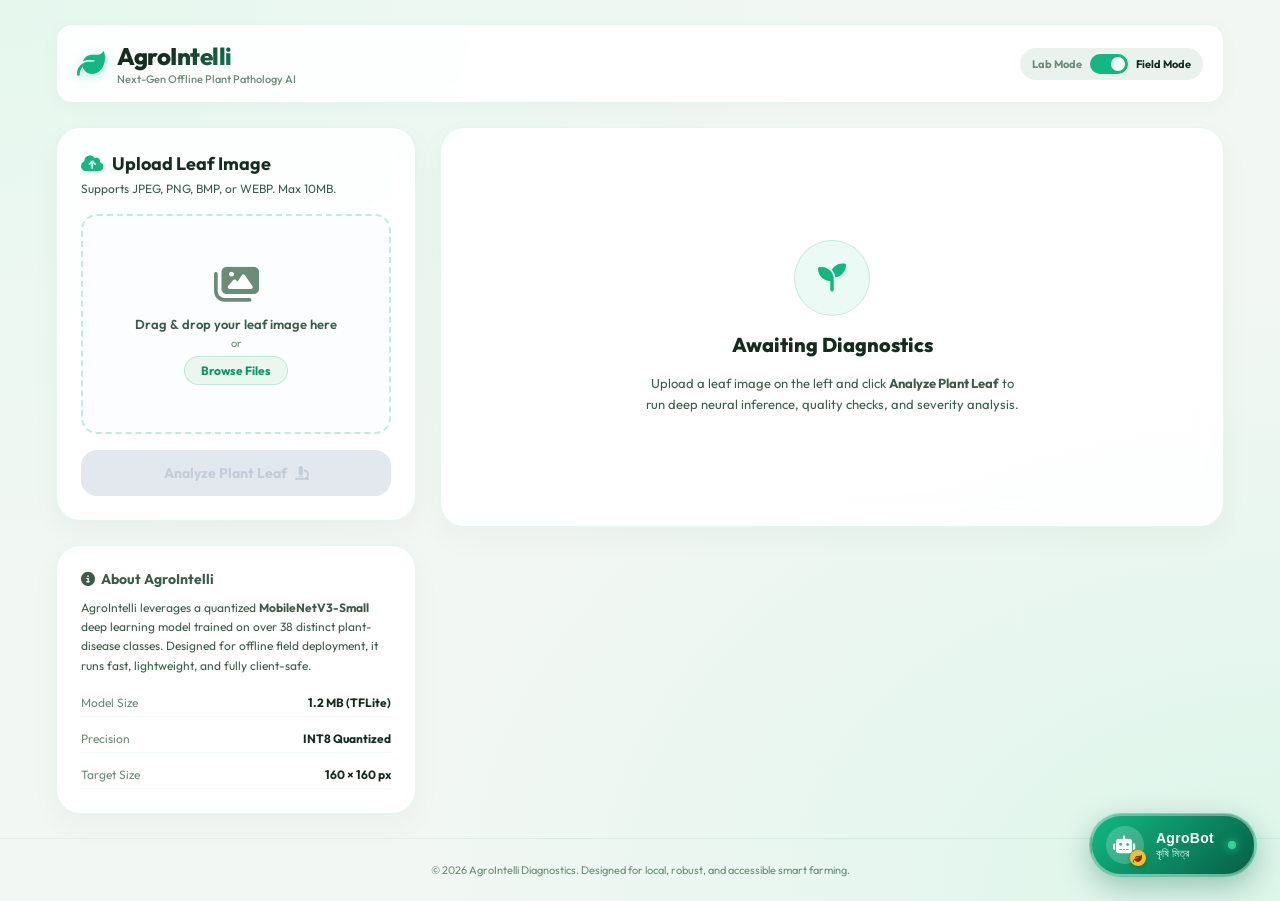
==== static/index.html @ 3712b25f "organised the file structure" ====
<!DOCTYPE html>
<html lang="en">
<head>
    <meta charset="UTF-8">
    <meta name="viewport" content="width=device-width, initial-scale=1.0">
    <title>AgroIntelli — AI Plant Disease Diagnostics</title>
    <link rel="preconnect" href="https://fonts.googleapis.com">
    <link rel="preconnect" href="https://fonts.gstatic.com" crossorigin>
    <link href="https://fonts.googleapis.com/css2?family=Outfit:wght@300;400;500;600;700;800&display=swap" rel="stylesheet">
    <link rel="stylesheet" href="style.css">
    <!-- FontAwesome for Premium Icons -->
    <link rel="stylesheet" href="https://cdnjs.cloudflare.com/ajax/libs/font-awesome/6.4.0/css/all.min.css">
</head>
<body>
    <!-- Background glow elements for premium look -->
    <div class="glow-bg glow-1"></div>
    <div class="glow-bg glow-2"></div>

    <div class="app-container">
        <!-- Header -->
        <header class="app-header">
            <div class="logo-area">
                <i class="fa-solid fa-leaf leaf-logo"></i>
                <div>
                    <h1>AgroIntelli</h1>
                    <p class="subtitle">Next-Gen Offline Plant Pathology AI</p>
                </div>
            </div>
            <div class="mode-control">
                <span class="mode-label">Lab Mode</span>
                <label class="switch">
                    <input type="checkbox" id="field-mode-toggle" checked>
                    <span class="slider round"></span>
                </label>
                <span class="mode-label active">Field Mode</span>
            </div>
        </header>

        <main class="main-content">
            <!-- Left Panel: Upload and Controls -->
            <section class="control-panel">
                <div class="glass-card upload-card">
                    <h2 class="section-title"><i class="fa-solid fa-cloud-arrow-up"></i> Upload Leaf Image</h2>
                    <p class="section-desc">Supports JPEG, PNG, BMP, or WEBP. Max 10MB.</p>
                    
                    <div class="drag-drop-zone" id="drop-zone">
                        <input type="file" id="file-input" accept="image/*" class="file-input-hidden">
                        <div class="drop-zone-content" id="drop-content">
                            <i class="fa-solid fa-images upload-icon"></i>
                            <p class="upload-text">Drag & drop your leaf image here</p>
                            <span class="or-text">or</span>
                            <button type="button" class="btn-browse" id="btn-browse">Browse Files</button>
                        </div>
                        <div class="preview-container hidden" id="preview-container">
                            <img id="image-preview" src="#" alt="Leaf Preview">
                            <button type="button" class="btn-remove-image" id="btn-remove-image" title="Remove Image">
                                <i class="fa-solid fa-xmark"></i>
                            </button>
                        </div>
                    </div>

                    <button type="button" class="btn-analyze disabled" id="btn-analyze" disabled>
                        <span class="btn-text">Analyze Plant Leaf</span>
                        <i class="fa-solid fa-microscope icon-analyze"></i>
                        <span class="spinner hidden" id="btn-spinner"></span>
                    </button>
                </div>

                <div class="glass-card info-card">
                    <h3><i class="fa-solid fa-circle-info"></i> About AgroIntelli</h3>
                    <p>AgroIntelli leverages a quantized <strong>MobileNetV3-Small</strong> deep learning model trained on over 38 distinct plant-disease classes. Designed for offline field deployment, it runs fast, lightweight, and fully client-safe.</p>
                    <div class="spec-list">
                        <div class="spec-item"><span class="spec-name">Model Size</span><span class="spec-val">1.2 MB (TFLite)</span></div>
                        <div class="spec-item"><span class="spec-name">Precision</span><span class="spec-val">INT8 Quantized</span></div>
                        <div class="spec-item"><span class="spec-name">Target Size</span><span class="spec-val">160 × 160 px</span></div>
                    </div>
                </div>
            </section>

            <!-- Right Panel: Results Dashboard -->
            <section class="results-panel">
                <!-- Welcome/Empty State -->
                <div class="glass-card empty-state" id="empty-state">
                    <div class="empty-content">
                        <div class="pulse-ring">
                            <i class="fa-solid fa-seedling seedling-icon"></i>
                        </div>
                        <h2>Awaiting Diagnostics</h2>
                        <p>Upload a leaf image on the left and click <strong>Analyze Plant Leaf</strong> to run deep neural inference, quality checks, and severity analysis.</p>
                    </div>
                </div>

                <!-- Skeleton Loader -->
                <div class="glass-card skeleton-state hidden" id="skeleton-state">
                    <div class="skeleton-header">
                        <div class="skeleton-line title"></div>
                        <div class="skeleton-line subtitle"></div>
                    </div>
                    <div class="skeleton-grid">
                        <div class="skeleton-block"></div>
                        <div class="skeleton-block"></div>
                        <div class="skeleton-block long"></div>
                    </div>
                </div>

                <!-- Real Results Dashboard -->
                <div class="dashboard-grid hidden" id="dashboard-results">
                    <!-- Primary Diagnosis Card -->
                    <div class="glass-card diagnosis-card span-2">
                        <div class="diag-header">
                            <div>
                                <span class="badge" id="confidence-badge">High Confidence</span>
                                <h2 id="predicted-disease">Tomato Early Blight</h2>
                                <p class="scientific-name" id="scientific-name">Solanum lycopersicum — Alternaria solani</p>
                            </div>
                            <div class="score-circle">
                                <span class="score-number" id="confidence-percentage">98.4%</span>
                                <span class="score-label">Match</span>
                            </div>
                        </div>
                        <hr class="card-divider">
                        <!-- Top Alternates (Top 3) -->
                        <div class="alternates-section">
                            <h3>Alternative Diagnoses</h3>
                            <div class="alternates-list" id="alternates-list">
                                <!-- JS populated -->
                            </div>
                        </div>
                    </div>

                    <!-- Severity Proxy Card -->
                    <div class="glass-card severity-card">
                        <h3><i class="fa-solid fa-triangle-exclamation"></i> Severity Analysis</h3>
                        <div class="severity-visual">
                            <div class="progress-radial-container">
                                <svg class="radial-svg" viewBox="0 0 100 100">
                                    <circle class="radial-track" cx="50" cy="50" r="42"></circle>
                                    <circle class="radial-progress" id="severity-radial" cx="50" cy="50" r="42" stroke-dasharray="263.89" stroke-dashoffset="263.89"></circle>
                                </svg>
                                <div class="radial-content">
                                    <span class="radial-value" id="lesion-percentage">12.5%</span>
                                    <span class="radial-label">Lesion Ratio</span>
                                </div>
                            </div>
                        </div>
                        <div class="severity-details">
                            <p class="severity-desc">Estimated visual crop damage: <strong id="severity-level">Early/Moderate</strong></p>
                        </div>
                    </div>

                    <!-- Image Quality Check Card -->
                    <div class="glass-card quality-card">
                        <h3><i class="fa-solid fa-circle-check"></i> Capture Quality</h3>
                        <div class="quality-status" id="quality-status-badge">
                            <i class="fa-solid fa-circle-check text-success"></i> Good Capture
                        </div>
                        <div class="metrics-list">
                            <div class="metric-row">
                                <span class="metric-name"><i class="fa-solid fa-sun"></i> Brightness</span>
                                <div class="metric-bar-container">
                                    <div class="metric-bar" id="bar-brightness" style="width: 60%"></div>
                                </div>
                                <span class="metric-val" id="val-brightness">120</span>
                            </div>
                            <div class="metric-row">
                                <span class="metric-name"><i class="fa-solid fa-circle-half-stroke"></i> Contrast</span>
                                <div class="metric-bar-container">
                                    <div class="metric-bar" id="bar-contrast" style="width: 45%"></div>
                                </div>
                                <span class="metric-val" id="val-contrast">45</span>
                            </div>
                            <div class="metric-row">
                                <span class="metric-name"><i class="fa-solid fa-wand-magic-sparkles"></i> Sharpness</span>
                                <div class="metric-bar-container">
                                    <div class="metric-bar" id="bar-sharpness" style="width: 80%"></div>
                                </div>
                                <span class="metric-val" id="val-sharpness">24.5</span>
                            </div>
                        </div>
                        <div class="quality-warnings hidden" id="quality-warnings-box">
                            <!-- Warnings listed here -->
                        </div>
                    </div>

                    <!-- Care Advice Card -->
                    <div class="glass-card advice-card span-2">
                        <h3><i class="fa-solid fa-prescription-bottle-medical"></i> Treatment & Agronomy Care Advice</h3>
                        <div class="advice-content">
                            <p id="advice-text">Apply copper-based fungicides early in the morning or late evening. Ensure adequate plant spacing to allow ventilation and reduce humidity around the tomato leaves.</p>
                        </div>
                    </div>

                    <!-- AgroBot Interactive Banner -->
                    <div class="glass-card bot-diagnosis-banner span-2" id="bot-diagnosis-banner">
                        <div class="banner-icon-circle">
                            <i class="fa-solid fa-seedling"></i>
                        </div>
                        <div class="banner-body">
                            <h4>Need Step-by-Step Treatment? / আরও বিস্তারিত চান?</h4>
                            <p class="banner-sub">Ask <strong>AgroBot (কৃষি মিত্র)</strong> for exact fertilizer/medicine dosages, organic bio-sprays, and prevention in English or বাংলা.</p>
                        </div>
                        <button type="button" class="btn-ask-bot" id="btn-ask-bot-diagnosis">
                            <i class="fa-solid fa-comments"></i>
                            <span>Ask AgroBot</span>
                        </button>
                    </div>
                </div>
            </section>
        </main>
    </div>

    <!-- Floating AgroBot Trigger Button -->
    <div class="agrobot-fab-container" id="agrobot-fab-container">
        <button class="agrobot-fab" id="agrobot-fab" title="Open AgroBot / কৃষি মিত্র খুলুন" aria-label="Open AgroBot">
            <div class="fab-pulse"></div>
            <div class="fab-icon-box">
                <i class="fa-solid fa-robot"></i>
                <span class="fab-leaf-badge"><i class="fa-solid fa-leaf"></i></span>
            </div>
            <div class="fab-label">
                <span class="fab-title">AgroBot</span>
                <span class="fab-sub">কৃষি মিত্র</span>
            </div>
            <span class="fab-status-dot" title="Online & Offline Ready"></span>
        </button>
    </div>

    <!-- AgroBot Bilingual Chat Modal / Drawer -->
    <div class="agrobot-panel hidden" id="agrobot-panel" role="dialog" aria-labelledby="agrobot-title">
        <!-- Header -->
        <div class="chat-header">
            <div class="chat-avatar-group">
                <div class="chat-avatar">
                    <i class="fa-solid fa-seedling"></i>
                    <span class="avatar-status-dot"></span>
                </div>
                <div>
                    <h3 id="agrobot-title" class="chat-title">AgroBot <span class="bangla-title">• কৃষি মিত্র</span></h3>
                    <p class="chat-subtitle" id="chat-subtitle">Bilingual Farm Assistant • অফলাইন প্রস্তুত</p>
                </div>
            </div>

            <div class="chat-header-actions">
                <!-- Language Switcher Pill -->
                <div class="lang-switcher" id="chat-lang-switcher" title="Select Chat Language">
                    <button type="button" class="lang-btn active" data-lang="auto" id="lang-auto">Auto</button>
                    <button type="button" class="lang-btn" data-lang="en" id="lang-en">EN</button>
                    <button type="button" class="lang-btn" data-lang="bn" id="lang-bn">বাংলা</button>
                </div>
                <!-- Clear History -->
                <button type="button" class="chat-icon-btn" id="btn-clear-chat" title="Clear Chat History">
                    <i class="fa-solid fa-rotate-right"></i>
                </button>
                <!-- Close / Minimize -->
                <button type="button" class="chat-icon-btn btn-close-chat" id="btn-close-chat" title="Close Chat">
                    <i class="fa-solid fa-xmark"></i>
                </button>
            </div>
        </div>

        <!-- Active Leaf Diagnosis Context Bar -->
        <div class="chat-context-bar hidden" id="chat-context-bar">
            <i class="fa-solid fa-microscope"></i>
            <span id="chat-context-text">Active Diagnosis: Tomato Early Blight</span>
            <button type="button" id="btn-clear-context" title="Clear Context"><i class="fa-solid fa-xmark"></i></button>
        </div>

        <!-- Quick Topic Chips -->
        <div class="chat-quick-topics" id="chat-quick-topics">
            <div class="quick-topics-track" id="quick-topics-track">
                <!-- Dynamically populated chips -->
            </div>
        </div>

        <!-- Chat Messages Stream -->
        <div class="chat-messages" id="chat-messages">
            <!-- Messages dynamically appended here -->
        </div>

        <!-- Thinking / Typing Indicator -->
        <div class="chat-typing-indicator hidden" id="chat-typing-indicator">
            <div class="thinking-brain">
                <i class="fa-solid fa-brain"></i>
            </div>
            <div class="thinking-dots">
                <span class="typing-dot"></span>
                <span class="typing-dot"></span>
                <span class="typing-dot"></span>
            </div>
            <span class="typing-text" id="typing-text">AgroBot is thinking...</span>
        </div>

        <!-- Input Footer -->
        <form class="chat-input-bar" id="chat-form">
            <!-- Voice Input (Mic) Button -->
            <button type="button" class="btn-chat-mic" id="btn-chat-mic" title="Speak your question (Bangla or English)">
                <i class="fa-solid fa-microphone"></i>
                <span class="mic-wave hidden" id="mic-wave"></span>
            </button>

            <textarea 
                id="chat-input" 
                class="chat-textarea" 
                placeholder="Ask your farming problem in English or বাংলা..." 
                rows="1" 
                maxlength="500"
                required
            ></textarea>

            <button type="submit" class="btn-chat-send" id="btn-chat-send" title="Send Message">
                <i class="fa-solid fa-paper-plane"></i>
            </button>
        </form>
    </div>

    <!-- Footer -->
    <footer class="app-footer">
        <p>&copy; 2026 AgroIntelli Diagnostics. Designed for local, robust, and accessible smart farming.</p>
    </footer>

    <script src="app.js"></script>
</body>
</html>
---- static/style.css ----
:root {
    --bg-natural: #f3f7f4;
    --card-bg: rgba(255, 255, 255, 0.9);
    --card-border: rgba(16, 185, 129, 0.12);
    --card-border-hover: rgba(16, 185, 129, 0.4);
    --text-primary: #152d1f;
    --text-secondary: #3b5c49;
    --text-muted: #6b8c77;
    
    --primary: #10b981;
    --primary-light: #d1fae5;
    --primary-glow: rgba(16, 185, 129, 0.2);
    --primary-hover: #059669;
    
    --success: #10b981;
    --success-bg: #e6fbf2;
    --warning: #f59e0b;
    --warning-bg: #fffbeb;
    --danger: #ef4444;
    --danger-bg: #fef2f2;
    
    --font-sans: 'Outfit', -apple-system, BlinkMacSystemFont, "Segoe UI", Roboto, sans-serif;
    --radius-lg: 24px;
    --radius-md: 16px;
    --radius-sm: 10px;
    --transition: all 0.3s cubic-bezier(0.25, 0.8, 0.25, 1);
}

/* Base resets */
* {
    box-sizing: border-box;
    margin: 0;
    padding: 0;
}

/* Ensure hidden class actually works */
.hidden {
    display: none !important;
}

body {
    background-color: var(--bg-natural);
    background-image: 
        radial-gradient(at 0% 0%, rgba(209, 250, 229, 0.4) 0px, transparent 50%),
        radial-gradient(at 100% 100%, rgba(167, 243, 208, 0.3) 0px, transparent 50%);
    color: var(--text-primary);
    font-family: var(--font-sans);
    min-height: 100vh;
    display: flex;
    flex-direction: column;
    overflow-x: hidden;
    position: relative;
}

/* Custom Scrollbar */
::-webkit-scrollbar {
    width: 6px;
}
::-webkit-scrollbar-track {
    background: var(--bg-natural);
}
::-webkit-scrollbar-thumb {
    background: var(--text-muted);
    border-radius: 3px;
}
::-webkit-scrollbar-thumb:hover {
    background: var(--primary);
}

/* App container */
.app-container {
    max-width: 1200px;
    width: 100%;
    margin: 0 auto;
    padding: 24px 16px;
    flex: 1;
    display: flex;
    flex-direction: column;
    gap: 24px;
    z-index: 1;
}

/* Header */
.app-header {
    display: flex;
    justify-content: space-between;
    align-items: center;
    padding: 16px 20px;
    background: var(--card-bg);
    border: 1px solid var(--card-border);
    border-radius: var(--radius-md);
    box-shadow: 0 4px 20px rgba(0, 0, 0, 0.03);
    backdrop-filter: blur(10px);
}

.logo-area {
    display: flex;
    align-items: center;
    gap: 12px;
}

.leaf-logo {
    font-size: 28px;
    color: var(--primary);
    filter: drop-shadow(0 2px 6px rgba(16, 185, 129, 0.3));
}

.logo-area h1 {
    font-size: 24px;
    font-weight: 800;
    letter-spacing: -0.5px;
    background: linear-gradient(135deg, var(--text-primary) 30%, var(--primary) 100%);
    -webkit-background-clip: text;
    -webkit-text-fill-color: transparent;
}

.logo-area .subtitle {
    font-size: 11px;
    color: var(--text-muted);
    font-weight: 500;
    margin-top: 1px;
}

/* Toggle Control */
.mode-control {
    display: flex;
    align-items: center;
    gap: 8px;
    background: #eaf2ed;
    padding: 6px 12px;
    border-radius: 30px;
}

.mode-label {
    font-size: 11px;
    font-weight: 700;
    color: var(--text-muted);
    transition: var(--transition);
}

.mode-label.active {
    color: var(--text-primary);
}

.switch {
    position: relative;
    display: inline-block;
    width: 38px;
    height: 20px;
}

.switch input {
    opacity: 0;
    width: 0;
    height: 0;
}

.slider {
    position: absolute;
    cursor: pointer;
    top: 0;
    left: 0;
    right: 0;
    bottom: 0;
    background-color: #cbd5e1;
    transition: .3s;
}

.slider:before {
    position: absolute;
    content: "";
    height: 14px;
    width: 14px;
    left: 3px;
    bottom: 3px;
    background-color: white;
    transition: .3s;
}

input:checked + .slider {
    background-color: var(--primary);
}

input:checked + .slider:before {
    transform: translateX(18px);
}

.slider.round {
    border-radius: 20px;
}

.slider.round:before {
    border-radius: 50%;
}

/* Layout */
.main-content {
    display: grid;
    grid-template-columns: 360px 1fr;
    gap: 24px;
    align-items: start;
}

.control-panel, .results-panel {
    display: flex;
    flex-direction: column;
    gap: 24px;
}

/* Glass Card */
.glass-card {
    background: var(--card-bg);
    border: 1px solid var(--card-border);
    backdrop-filter: blur(12px);
    -webkit-backdrop-filter: blur(12px);
    border-radius: var(--radius-lg);
    padding: 24px;
    box-shadow: 0 10px 30px rgba(21, 45, 31, 0.04);
    transition: var(--transition);
}

.glass-card:hover {
    border-color: var(--card-border-hover);
    box-shadow: 0 12px 35px rgba(16, 185, 129, 0.08);
}

.section-title {
    font-size: 18px;
    font-weight: 700;
    margin-bottom: 6px;
    display: flex;
    align-items: center;
    gap: 8px;
    color: var(--text-primary);
}

.section-title i {
    color: var(--primary);
}

.section-desc {
    font-size: 12px;
    color: var(--text-secondary);
    margin-bottom: 18px;
}

/* Drag-Drop Zone */
.drag-drop-zone {
    border: 2px dashed rgba(16, 185, 129, 0.25);
    border-radius: var(--radius-md);
    height: 220px;
    display: flex;
    flex-direction: column;
    justify-content: center;
    align-items: center;
    cursor: pointer;
    position: relative;
    background: #fcfdfe;
    transition: var(--transition);
    overflow: hidden;
}

.drag-drop-zone:hover, .drag-drop-zone.dragover {
    border-color: var(--primary);
    background: #f0fdf4;
}

.file-input-hidden {
    position: absolute;
    width: 100%;
    height: 100%;
    top: 0;
    left: 0;
    opacity: 0;
    cursor: pointer;
    z-index: 2;
}

.drop-zone-content {
    display: flex;
    flex-direction: column;
    align-items: center;
    text-align: center;
    pointer-events: none;
    padding: 20px;
}

.upload-icon {
    font-size: 40px;
    color: var(--text-muted);
    margin-bottom: 12px;
    transition: var(--transition);
}

.drag-drop-zone:hover .upload-icon {
    color: var(--primary);
    transform: scale(1.08);
}

.upload-text {
    font-size: 13px;
    font-weight: 600;
    color: var(--text-secondary);
    margin-bottom: 4px;
}

.or-text {
    font-size: 11px;
    color: var(--text-muted);
    margin-bottom: 6px;
}

.btn-browse {
    background: #eaf6ee;
    border: 1px solid rgba(16, 185, 129, 0.2);
    color: var(--primary-hover);
    font-family: var(--font-sans);
    font-size: 12px;
    font-weight: 700;
    padding: 6px 16px;
    border-radius: 20px;
    cursor: pointer;
    transition: var(--transition);
}

.drag-drop-zone:hover .btn-browse {
    background: var(--primary);
    color: white;
    border-color: var(--primary);
}

/* Preview Image */
.preview-container {
    position: absolute;
    width: 100%;
    height: 100%;
    top: 0;
    left: 0;
    display: flex;
    justify-content: center;
    align-items: center;
    background: #f8faf9;
    z-index: 3;
}

.preview-container img {
    max-width: 100%;
    max-height: 100%;
    object-fit: contain;
}

.btn-remove-image {
    position: absolute;
    top: 10px;
    right: 10px;
    width: 28px;
    height: 28px;
    border-radius: 50%;
    background: rgba(21, 45, 31, 0.85);
    border: 1px solid rgba(255, 255, 255, 0.2);
    color: #fff;
    display: flex;
    justify-content: center;
    align-items: center;
    cursor: pointer;
    z-index: 5;
    transition: var(--transition);
}

.btn-remove-image:hover {
    background: var(--danger);
    transform: scale(1.1);
}

/* Primary Button */
.btn-analyze {
    width: 100%;
    margin-top: 16px;
    background: linear-gradient(135deg, var(--primary) 0%, #059669 100%);
    color: #fff;
    border: none;
    font-family: var(--font-sans);
    font-size: 14px;
    font-weight: 700;
    padding: 14px;
    border-radius: var(--radius-md);
    cursor: pointer;
    display: flex;
    justify-content: center;
    align-items: center;
    gap: 8px;
    box-shadow: 0 4px 15px rgba(16, 185, 129, 0.25);
    transition: var(--transition);
}

.btn-analyze:not(.disabled):hover {
    box-shadow: 0 6px 20px rgba(16, 185, 129, 0.35);
    transform: translateY(-2px);
}

.btn-analyze.disabled {
    opacity: 0.55;
    cursor: not-allowed;
    box-shadow: none;
    background: #cbd5e1;
    color: #94a3b8;
}

.spinner {
    width: 16px;
    height: 16px;
    border: 2px solid rgba(255, 255, 255, 0.3);
    border-top-color: #fff;
    border-radius: 50%;
    animation: spin 0.8s linear infinite;
}

@keyframes spin {
    to { transform: rotate(360deg); }
}

/* Info Card */
.info-card h3 {
    font-size: 14px;
    font-weight: 700;
    margin-bottom: 10px;
    display: flex;
    align-items: center;
    gap: 6px;
    color: var(--text-secondary);
}

.info-card p {
    font-size: 12px;
    color: var(--text-secondary);
    line-height: 1.6;
    margin-bottom: 14px;
}

.spec-list {
    display: flex;
    flex-direction: column;
    gap: 8px;
}

.spec-item {
    display: flex;
    justify-content: space-between;
    font-size: 12px;
    padding: 6px 0;
    border-bottom: 1px solid rgba(16, 185, 129, 0.05);
}

.spec-name {
    color: var(--text-muted);
}

.spec-val {
    font-weight: 700;
    color: var(--text-primary);
}

/* Empty State */
.empty-state, .skeleton-state {
    min-height: 400px;
    display: flex;
    justify-content: center;
    align-items: center;
    text-align: center;
}

.empty-content {
    max-width: 380px;
    display: flex;
    flex-direction: column;
    align-items: center;
    gap: 16px;
}

.pulse-ring {
    width: 76px;
    height: 76px;
    border-radius: 50%;
    background: rgba(16, 185, 129, 0.08);
    border: 1px solid rgba(16, 185, 129, 0.2);
    display: flex;
    justify-content: center;
    align-items: center;
    animation: pulse 2s infinite;
}

.seedling-icon {
    font-size: 28px;
    color: var(--primary);
}

@keyframes pulse {
    0% { box-shadow: 0 0 0 0 rgba(16, 185, 129, 0.25); }
    70% { box-shadow: 0 0 0 16px rgba(16, 185, 129, 0); }
    100% { box-shadow: 0 0 0 0 rgba(16, 185, 129, 0); }
}

.empty-content h2 {
    font-size: 20px;
    font-weight: 800;
    color: var(--text-primary);
}

.empty-content p {
    font-size: 13px;
    color: var(--text-secondary);
    line-height: 1.6;
}

/* Skeleton Loading Animation */
.skeleton-state {
    flex-direction: column;
    align-items: flex-start;
    justify-content: flex-start;
    gap: 16px;
}

.skeleton-line {
    background: linear-gradient(90deg, rgba(16,185,129,0.03) 25%, rgba(16,185,129,0.08) 37%, rgba(16,185,129,0.03) 63%);
    background-size: 400% 100%;
    animation: skeleton-loading 1.4s ease infinite;
    border-radius: 4px;
}

.skeleton-line.title {
    width: 50%;
    height: 24px;
    margin-bottom: 6px;
}

.skeleton-line.subtitle {
    width: 30%;
    height: 14px;
}

.skeleton-grid {
    display: grid;
    grid-template-columns: 1fr 1fr;
    gap: 16px;
    width: 100%;
    flex: 1;
}

.skeleton-block {
    background: linear-gradient(90deg, rgba(16,185,129,0.03) 25%, rgba(16,185,129,0.08) 37%, rgba(16,185,129,0.03) 63%);
    background-size: 400% 100%;
    animation: skeleton-loading 1.4s ease infinite;
    border-radius: var(--radius-md);
    height: 120px;
}

.skeleton-block.long {
    grid-column: span 2;
    height: 100px;
}

@keyframes skeleton-loading {
    0% { background-position: 100% 50%; }
    100% { background-position: 0% 50%; }
}

/* Dashboard Grid */
.dashboard-grid {
    display: grid;
    grid-template-columns: 1fr 1fr;
    gap: 20px;
}

.span-2 {
    grid-column: span 2;
}

/* Diagnosis Card */
.diag-header {
    display: flex;
    justify-content: space-between;
    align-items: flex-start;
}

.badge {
    display: inline-block;
    padding: 4px 10px;
    font-size: 10px;
    font-weight: 700;
    border-radius: 20px;
    background: var(--success-bg);
    color: var(--success);
    border: 1px solid rgba(16, 185, 129, 0.2);
    margin-bottom: 8px;
    text-transform: uppercase;
    letter-spacing: 0.5px;
}

.badge.low {
    background: var(--danger-bg);
    color: var(--danger);
    border-color: rgba(239, 68, 68, 0.2);
}

.badge.medium {
    background: var(--warning-bg);
    color: var(--warning);
    border-color: rgba(245, 158, 11, 0.2);
}

.diagnosis-card h2 {
    font-size: 22px;
    font-weight: 800;
    color: var(--text-primary);
}

.scientific-name {
    font-size: 13px;
    color: var(--text-secondary);
    font-style: italic;
    margin-top: 2px;
}

.score-circle {
    display: flex;
    flex-direction: column;
    align-items: center;
    background: var(--success-bg);
    border: 1px solid rgba(16, 185, 129, 0.18);
    border-radius: 50%;
    width: 72px;
    height: 72px;
    justify-content: center;
}

.score-number {
    font-size: 16px;
    font-weight: 800;
    color: var(--success);
}

.score-label {
    font-size: 9px;
    color: var(--text-muted);
    font-weight: 700;
    text-transform: uppercase;
}

.card-divider {
    border: none;
    border-top: 1px solid var(--card-border);
    margin: 16px 0;
}

/* Top Alternates */
.alternates-section h3 {
    font-size: 13px;
    color: var(--text-secondary);
    margin-bottom: 10px;
}

.alternates-list {
    display: flex;
    flex-direction: column;
    gap: 12px;
}

.alt-row {
    display: flex;
    flex-direction: column;
    gap: 6px;
}

.alt-info {
    display: flex;
    justify-content: space-between;
    font-size: 13px;
}

.alt-name {
    font-weight: 600;
}

.alt-pct {
    font-weight: 700;
    color: var(--primary-hover);
}

.progress-track {
    width: 100%;
    height: 6px;
    background: #e2e8f0;
    border-radius: 3px;
    overflow: hidden;
}

.progress-fill {
    height: 100%;
    background: linear-gradient(90deg, var(--primary) 0%, #34d399 100%);
    border-radius: 3px;
    width: 0;
    transition: width 0.8s ease-out;
}

/* Severity Card Radial */
.severity-card, .quality-card {
    display: flex;
    flex-direction: column;
}

.severity-card h3, .quality-card h3, .advice-card h3 {
    font-size: 14px;
    font-weight: 700;
    margin-bottom: 14px;
    color: var(--text-secondary);
    display: flex;
    align-items: center;
    gap: 6px;
}

.severity-visual {
    flex: 1;
    display: flex;
    justify-content: center;
    align-items: center;
    margin-bottom: 12px;
}

.progress-radial-container {
    position: relative;
    width: 110px;
    height: 110px;
}

.radial-svg {
    transform: rotate(-90deg);
    width: 100%;
    height: 100%;
}

.radial-track {
    fill: none;
    stroke: #e2e8f0;
    stroke-width: 8;
}

.radial-progress {
    fill: none;
    stroke: var(--warning);
    stroke-width: 8;
    stroke-linecap: round;
    transition: stroke-dashoffset 0.8s ease-out;
}

.radial-content {
    position: absolute;
    top: 50%;
    left: 50%;
    transform: translate(-50%, -50%);
    display: flex;
    flex-direction: column;
    align-items: center;
    text-align: center;
}

.radial-value {
    font-size: 16px;
    font-weight: 800;
    color: var(--text-primary);
}

.radial-label {
    font-size: 9px;
    color: var(--text-muted);
    font-weight: 600;
    text-transform: uppercase;
}

.severity-details {
    text-align: center;
    font-size: 12px;
    color: var(--text-secondary);
}

/* Quality Card Details */
.quality-status {
    display: flex;
    align-items: center;
    gap: 8px;
    font-size: 13px;
    font-weight: 700;
    background: var(--success-bg);
    border: 1px solid rgba(16, 185, 129, 0.15);
    color: var(--success);
    padding: 8px 12px;
    border-radius: var(--radius-sm);
    margin-bottom: 12px;
}

.quality-status.warning {
    background: var(--warning-bg);
    border-color: rgba(245, 158, 11, 0.15);
    color: var(--warning);
}

.metrics-list {
    display: flex;
    flex-direction: column;
    gap: 10px;
}

.metric-row {
    display: grid;
    grid-template-columns: 80px 1fr 36px;
    align-items: center;
    gap: 8px;
}

.metric-name {
    font-size: 11px;
    color: var(--text-secondary);
    display: flex;
    align-items: center;
    gap: 6px;
}

.metric-bar-container {
    height: 5px;
    background: #e2e8f0;
    border-radius: 2px;
    overflow: hidden;
}

.metric-bar {
    height: 100%;
    background: var(--text-muted);
    border-radius: 2px;
    transition: width 0.8s ease-out;
}

.metric-val {
    font-size: 11px;
    font-weight: 700;
    color: var(--text-secondary);
    text-align: right;
}

.quality-warnings {
    margin-top: 12px;
    font-size: 11px;
    color: var(--danger);
    background: var(--danger-bg);
    border: 1px solid rgba(239, 68, 68, 0.1);
    border-radius: var(--radius-sm);
    padding: 8px 10px;
}

/* Care Advice */
.advice-card {
    background: linear-gradient(135deg, #e6fbf2 0%, var(--card-bg) 60%);
    border-color: rgba(16, 185, 129, 0.2);
}

.advice-content {
    font-size: 13px;
    line-height: 1.6;
    color: var(--text-primary);
}

/* Footer */
.app-footer {
    text-align: center;
    padding: 24px 0;
    border-top: 1px solid var(--card-border);
    margin-top: auto;
    font-size: 11px;
    color: var(--text-muted);
}

/* Responsive design & Mobile optimization */
@media (max-width: 900px) {
    .main-content {
        grid-template-columns: 1fr;
    }
}

@media (max-width: 600px) {
    .app-header {
        flex-direction: column;
        align-items: center;
        text-align: center;
        gap: 12px;
        padding: 12px;
    }
    .mode-control {
        width: 100%;
        justify-content: center;
    }
    .dashboard-grid {
        grid-template-columns: 1fr;
    }
    .span-2 {
        grid-column: span 1;
    }
    .app-container {
        padding: 12px 8px;
        gap: 16px;
    }
    .glass-card {
        padding: 16px;
        border-radius: var(--radius-md);
    }
    .logo-area h1 {
        font-size: 20px;
    }
    .logo-area .subtitle {
        font-size: 10px;
    }
    .drag-drop-zone {
        height: 180px;
    }
    .severity-visual {
        margin-bottom: 8px;
    }
    .metrics-list {
        gap: 8px;
    }
}

/* ==========================================================================
   AgroBot Bilingual Chat Assistant Styles
   ========================================================================== */

/* Results Banner Trigger */
.bot-diagnosis-banner {
    display: flex;
    align-items: center;
    gap: 16px;
    background: linear-gradient(135deg, rgba(209, 250, 229, 0.7) 0%, rgba(255, 255, 255, 0.95) 100%);
    border: 1.5px solid rgba(16, 185, 129, 0.35);
    border-radius: var(--radius-md);
    padding: 18px 22px;
    box-shadow: 0 8px 24px rgba(16, 185, 129, 0.08);
    transition: var(--transition);
}

.bot-diagnosis-banner:hover {
    border-color: var(--primary);
    box-shadow: 0 12px 32px rgba(16, 185, 129, 0.15);
    transform: translateY(-2px);
}

.banner-icon-circle {
    width: 48px;
    height: 48px;
    border-radius: 50%;
    background: linear-gradient(135deg, #10b981, #059669);
    color: #ffffff;
    display: flex;
    align-items: center;
    justify-content: center;
    font-size: 22px;
    flex-shrink: 0;
    box-shadow: 0 4px 14px rgba(16, 185, 129, 0.3);
}

.banner-body {
    flex: 1;
}

.banner-body h4 {
    font-size: 16px;
    font-weight: 700;
    color: var(--text-primary);
    margin-bottom: 4px;
}

.banner-sub {
    font-size: 13px;
    color: var(--text-secondary);
    line-height: 1.4;
}

.btn-ask-bot {
    display: inline-flex;
    align-items: center;
    gap: 10px;
    background: linear-gradient(135deg, #10b981 0%, #047857 100%);
    color: #ffffff;
    border: none;
    border-radius: 30px;
    padding: 12px 20px;
    font-size: 14px;
    font-weight: 600;
    cursor: pointer;
    box-shadow: 0 6px 18px rgba(16, 185, 129, 0.28);
    transition: var(--transition);
    white-space: nowrap;
}

.btn-ask-bot:hover {
    transform: translateY(-2px) scale(1.02);
    box-shadow: 0 8px 24px rgba(16, 185, 129, 0.4);
}

/* Floating Action Button (FAB) */
.agrobot-fab-container {
    position: fixed;
    bottom: 24px;
    right: 24px;
    z-index: 1000;
}

.agrobot-fab {
    display: flex;
    align-items: center;
    gap: 12px;
    background: linear-gradient(135deg, #10b981 0%, #065f46 100%);
    color: #ffffff;
    border: 2px solid rgba(255, 255, 255, 0.4);
    border-radius: 40px;
    padding: 10px 18px 10px 14px;
    cursor: pointer;
    box-shadow: 0 10px 30px rgba(6, 95, 70, 0.35);
    transition: var(--transition);
    position: relative;
    user-select: none;
}

.agrobot-fab:hover {
    transform: translateY(-4px) scale(1.03);
    box-shadow: 0 16px 36px rgba(6, 95, 70, 0.45);
    border-color: rgba(255, 255, 255, 0.8);
}

.fab-icon-box {
    position: relative;
    width: 38px;
    height: 38px;
    border-radius: 50%;
    background: rgba(255, 255, 255, 0.2);
    display: flex;
    align-items: center;
    justify-content: center;
    font-size: 18px;
}

.fab-leaf-badge {
    position: absolute;
    bottom: -2px;
    right: -2px;
    width: 16px;
    height: 16px;
    background: #fbbf24;
    color: #78350f;
    border-radius: 50%;
    display: flex;
    align-items: center;
    justify-content: center;
    font-size: 9px;
    box-shadow: 0 2px 4px rgba(0, 0, 0, 0.2);
}

.fab-label {
    display: flex;
    flex-direction: column;
    text-align: left;
    line-height: 1.2;
}

.fab-title {
    font-size: 14px;
    font-weight: 700;
    letter-spacing: 0.3px;
}

.fab-sub {
    font-size: 11px;
    opacity: 0.9;
    font-weight: 500;
}

.fab-status-dot {
    width: 8px;
    height: 8px;
    border-radius: 50%;
    background: #34d399;
    box-shadow: 0 0 8px #34d399;
    margin-left: 2px;
}

.fab-pulse {
    position: absolute;
    inset: -3px;
    border-radius: 40px;
    background: rgba(16, 185, 129, 0.4);
    animation: fab-ring 2.4s infinite;
    pointer-events: none;
    z-index: -1;
}

@keyframes fab-ring {
    0% {
        transform: scale(0.96);
        opacity: 0.8;
    }
    70% {
        transform: scale(1.15);
        opacity: 0;
    }
    100% {
        transform: scale(1.18);
        opacity: 0;
    }
}

/* AgroBot Chat Window */
.agrobot-panel {
    position: fixed;
    bottom: 88px;
    right: 24px;
    width: 440px;
    max-width: calc(100vw - 32px);
    height: 640px;
    max-height: calc(100vh - 110px);
    background: rgba(255, 255, 255, 0.97);
    backdrop-filter: blur(24px);
    -webkit-backdrop-filter: blur(24px);
    border: 1.5px solid rgba(16, 185, 129, 0.25);
    border-radius: var(--radius-lg);
    box-shadow: 0 24px 60px rgba(15, 60, 40, 0.2), 0 0 1px rgba(16, 185, 129, 0.4);
    display: flex;
    flex-direction: column;
    overflow: hidden;
    z-index: 1001;
    animation: slide-up-fade 0.35s cubic-bezier(0.16, 1, 0.3, 1);
    transition: var(--transition);
}

@keyframes slide-up-fade {
    from {
        opacity: 0;
        transform: translateY(24px) scale(0.97);
    }
    to {
        opacity: 1;
        transform: translateY(0) scale(1);
    }
}

/* Chat Header */
.chat-header {
    display: flex;
    align-items: center;
    justify-content: space-between;
    padding: 14px 18px;
    background: linear-gradient(135deg, rgba(209, 250, 229, 0.6) 0%, rgba(255, 255, 255, 0.9) 100%);
    border-bottom: 1px solid rgba(16, 185, 129, 0.15);
    gap: 10px;
}

.chat-avatar-group {
    display: flex;
    align-items: center;
    gap: 12px;
}

.chat-avatar {
    position: relative;
    width: 38px;
    height: 38px;
    border-radius: 50%;
    background: linear-gradient(135deg, #10b981, #059669);
    color: #ffffff;
    display: flex;
    align-items: center;
    justify-content: center;
    font-size: 17px;
    box-shadow: 0 4px 12px rgba(16, 185, 129, 0.3);
}

.avatar-status-dot {
    position: absolute;
    bottom: 0;
    right: 0;
    width: 10px;
    height: 10px;
    background: #10b981;
    border: 2px solid #ffffff;
    border-radius: 50%;
}

.chat-title {
    font-size: 15px;
    font-weight: 700;
    color: var(--text-primary);
    line-height: 1.2;
}

.bangla-title {
    font-weight: 600;
    color: #047857;
}

.chat-subtitle {
    font-size: 11px;
    color: var(--text-muted);
}

.chat-header-actions {
    display: flex;
    align-items: center;
    gap: 6px;
}

/* Language Switcher Buttons */
.lang-switcher {
    display: flex;
    background: rgba(16, 185, 129, 0.12);
    border-radius: 20px;
    padding: 2px;
    border: 1px solid rgba(16, 185, 129, 0.2);
}

.lang-btn {
    border: none;
    background: transparent;
    padding: 4px 8px;
    font-size: 11px;
    font-weight: 600;
    color: var(--text-secondary);
    border-radius: 16px;
    cursor: pointer;
    transition: var(--transition);
}

.lang-btn:hover {
    color: var(--primary);
}

.lang-btn.active {
    background: #10b981;
    color: #ffffff;
    box-shadow: 0 2px 6px rgba(16, 185, 129, 0.3);
}

.chat-icon-btn {
    width: 32px;
    height: 32px;
    border-radius: 50%;
    border: none;
    background: rgba(0, 0, 0, 0.04);
    color: var(--text-secondary);
    display: flex;
    align-items: center;
    justify-content: center;
    cursor: pointer;
    transition: var(--transition);
    font-size: 13px;
}

.chat-icon-btn:hover {
    background: rgba(16, 185, 129, 0.15);
    color: var(--primary-hover);
}

.btn-close-chat:hover {
    background: rgba(239, 68, 68, 0.12);
    color: var(--danger);
}

/* Context Bar */
.chat-context-bar {
    display: flex;
    align-items: center;
    gap: 8px;
    padding: 7px 14px;
    background: rgba(254, 243, 199, 0.85);
    border-bottom: 1px solid rgba(245, 158, 11, 0.25);
    font-size: 12px;
    color: #92400e;
    font-weight: 500;
}

.chat-context-bar i {
    color: #d97706;
}

.chat-context-bar span {
    flex: 1;
    white-space: nowrap;
    overflow: hidden;
    text-overflow: ellipsis;
}

.chat-context-bar button {
    border: none;
    background: none;
    color: #92400e;
    cursor: pointer;
    padding: 2px 4px;
    font-size: 11px;
}

/* Quick Topics Bar */
.chat-quick-topics {
    padding: 10px 14px 6px;
    background: rgba(243, 247, 244, 0.8);
    border-bottom: 1px solid rgba(16, 185, 129, 0.08);
    overflow-x: auto;
}

.quick-topics-track {
    display: flex;
    gap: 8px;
    white-space: nowrap;
}

.topic-chip {
    display: inline-flex;
    align-items: center;
    gap: 6px;
    padding: 6px 12px;
    background: #ffffff;
    border: 1px solid rgba(16, 185, 129, 0.25);
    border-radius: 16px;
    font-size: 12px;
    font-weight: 500;
    color: var(--text-secondary);
    cursor: pointer;
    transition: var(--transition);
    box-shadow: 0 1px 4px rgba(0, 0, 0, 0.03);
    user-select: none;
}

.topic-chip:hover {
    background: rgba(209, 250, 229, 0.6);
    border-color: var(--primary);
    color: var(--text-primary);
    transform: translateY(-1px);
}

/* Messages Area */
.chat-messages {
    flex: 1;
    overflow-y: auto;
    padding: 16px;
    display: flex;
    flex-direction: column;
    gap: 14px;
    background: #fafcfb;
}

/* Message Bubble Base */
.msg-wrapper {
    display: flex;
    flex-direction: column;
    max-width: 90%;
    animation: fade-in 0.25s ease-out;
}

.msg-wrapper.user {
    align-self: flex-end;
    align-items: flex-end;
}

.msg-wrapper.bot {
    align-self: flex-start;
    align-items: flex-start;
}

.msg-bubble {
    padding: 12px 16px;
    font-size: 13.5px;
    line-height: 1.5;
    position: relative;
    word-break: break-word;
}

.msg-wrapper.user .msg-bubble {
    background: linear-gradient(135deg, #10b981 0%, #059669 100%);
    color: #ffffff;
    border-radius: 18px 18px 4px 18px;
    box-shadow: 0 4px 14px rgba(16, 185, 129, 0.25);
}

.msg-wrapper.bot .msg-bubble {
    background: rgba(240, 253, 244, 0.95);
    border: 1px solid rgba(16, 185, 129, 0.2);
    color: #133824;
    border-radius: 18px 18px 18px 4px;
    box-shadow: 0 3px 12px rgba(0, 0, 0, 0.04);
}

/* Category Badge in Bot Msg */
.bot-cat-badge {
    display: inline-flex;
    align-items: center;
    gap: 5px;
    font-size: 10px;
    font-weight: 700;
    text-transform: uppercase;
    letter-spacing: 0.5px;
    background: rgba(16, 185, 129, 0.15);
    color: #047857;
    padding: 2px 8px;
    border-radius: 10px;
    margin-bottom: 8px;
}

/* Markdown formatting inside Bot Bubble */
.msg-bubble h3 {
    font-size: 14.5px;
    font-weight: 700;
    color: #064e3b;
    margin-bottom: 6px;
    margin-top: 4px;
}

.msg-bubble p {
    margin-bottom: 8px;
}

.msg-bubble p:last-child {
    margin-bottom: 0;
}

.msg-bubble ul {
    margin: 6px 0 10px 18px;
}

.msg-bubble li {
    margin-bottom: 4px;
}

.msg-bubble code {
    background: rgba(0, 0, 0, 0.06);
    padding: 2px 6px;
    border-radius: 4px;
    font-size: 12px;
    font-family: monospace;
}

/* Message Meta & Action Bar */
.msg-meta {
    display: flex;
    align-items: center;
    gap: 10px;
    margin-top: 4px;
    font-size: 11px;
    color: var(--text-muted);
}

.msg-action-btn {
    border: none;
    background: none;
    color: var(--text-muted);
    cursor: pointer;
    font-size: 11.5px;
    padding: 2px 4px;
    border-radius: 4px;
    transition: var(--transition);
    display: inline-flex;
    align-items: center;
    gap: 4px;
}

.msg-action-btn:hover {
    color: var(--primary);
    background: rgba(16, 185, 129, 0.08);
}

.msg-action-btn.speaking {
    color: #ef4444;
    animation: pulse-speak 1s infinite;
}

@keyframes pulse-speak {
    0%, 100% { opacity: 1; }
    50% { opacity: 0.5; }
}

/* Follow-up Suggestions in Bot Message */
.bot-suggestions {
    display: flex;
    flex-wrap: wrap;
    gap: 6px;
    margin-top: 10px;
    padding-top: 8px;
    border-top: 1px dashed rgba(16, 185, 129, 0.2);
}

.suggestion-chip {
    background: #ffffff;
    border: 1px solid rgba(16, 185, 129, 0.3);
    border-radius: 12px;
    padding: 4px 10px;
    font-size: 11.5px;
    font-weight: 500;
    color: #065f46;
    cursor: pointer;
    transition: var(--transition);
}

.suggestion-chip:hover {
    background: #10b981;
    color: #ffffff;
    border-color: #10b981;
}

/* Thinking / Typing Indicator */
.chat-typing-indicator {
    display: flex;
    align-items: center;
    gap: 10px;
    padding: 12px 18px;
    background: linear-gradient(135deg, rgba(240, 253, 244, 0.95), rgba(220, 252, 231, 0.85));
    border-top: 1px solid rgba(16, 185, 129, 0.15);
    font-size: 13px;
    color: var(--text-secondary);
    animation: thinking-fade-in 0.3s ease-out;
}

@keyframes thinking-fade-in {
    from { opacity: 0; transform: translateY(8px); }
    to { opacity: 1; transform: translateY(0); }
}

.thinking-brain {
    font-size: 18px;
    color: #10b981;
    animation: brain-pulse 1.5s infinite ease-in-out;
}

@keyframes brain-pulse {
    0%, 100% { transform: scale(1); opacity: 0.7; }
    50% { transform: scale(1.15); opacity: 1; }
}

.thinking-dots {
    display: flex;
    align-items: center;
    gap: 4px;
}

.typing-dot {
    width: 7px;
    height: 7px;
    border-radius: 50%;
    background: linear-gradient(135deg, #10b981, #059669);
    animation: typing-bounce 1.4s infinite ease-in-out;
    box-shadow: 0 0 4px rgba(16, 185, 129, 0.3);
}

.typing-dot:nth-child(2) {
    animation-delay: 0.2s;
}

.typing-dot:nth-child(3) {
    animation-delay: 0.4s;
}

@keyframes typing-bounce {
    0%, 80%, 100% {
        transform: scale(0.6);
        opacity: 0.4;
    }
    40% {
        transform: scale(1);
        opacity: 1;
    }
}

.typing-text {
    font-weight: 500;
    background: linear-gradient(90deg, #065f46, #10b981, #065f46);
    background-size: 200% 100%;
    -webkit-background-clip: text;
    -webkit-text-fill-color: transparent;
    background-clip: text;
    animation: thinking-shimmer 2s linear infinite;
}

@keyframes thinking-shimmer {
    0% { background-position: 200% center; }
    100% { background-position: -200% center; }
}

/* Chat Input Bar */
.chat-input-bar {
    display: flex;
    align-items: flex-end;
    gap: 8px;
    padding: 12px 14px;
    background: #ffffff;
    border-top: 1px solid rgba(16, 185, 129, 0.15);
}

.chat-textarea {
    flex: 1;
    border: 1.5px solid rgba(16, 185, 129, 0.25);
    border-radius: 18px;
    padding: 10px 14px;
    font-family: inherit;
    font-size: 13.5px;
    color: var(--text-primary);
    background: #fdfdfd;
    resize: none;
    max-height: 100px;
    outline: none;
    transition: var(--transition);
    line-height: 1.4;
}

.chat-textarea:focus {
    border-color: var(--primary);
    box-shadow: 0 0 0 3px rgba(16, 185, 129, 0.15);
    background: #ffffff;
}

.btn-chat-mic {
    width: 38px;
    height: 38px;
    border-radius: 50%;
    border: 1.5px solid rgba(16, 185, 129, 0.3);
    background: rgba(16, 185, 129, 0.08);
    color: #059669;
    cursor: pointer;
    display: flex;
    align-items: center;
    justify-content: center;
    font-size: 15px;
    transition: var(--transition);
    flex-shrink: 0;
    position: relative;
}

.btn-chat-mic:hover {
    background: rgba(16, 185, 129, 0.2);
    transform: scale(1.05);
}

.btn-chat-mic.listening {
    background: #ef4444;
    color: #ffffff;
    border-color: #ef4444;
    animation: mic-listening 1.4s infinite;
}

@keyframes mic-listening {
    0% { box-shadow: 0 0 0 0 rgba(239, 68, 68, 0.6); }
    70% { box-shadow: 0 0 0 10px rgba(239, 68, 68, 0); }
    100% { box-shadow: 0 0 0 0 rgba(239, 68, 68, 0); }
}

.btn-chat-send {
    width: 38px;
    height: 38px;
    border-radius: 50%;
    border: none;
    background: linear-gradient(135deg, #10b981 0%, #059669 100%);
    color: #ffffff;
    cursor: pointer;
    display: flex;
    align-items: center;
    justify-content: center;
    font-size: 15px;
    box-shadow: 0 4px 12px rgba(16, 185, 129, 0.3);
    transition: var(--transition);
    flex-shrink: 0;
}

.btn-chat-send:hover {
    transform: scale(1.06);
    box-shadow: 0 6px 16px rgba(16, 185, 129, 0.4);
}

.btn-chat-send:active {
    transform: scale(0.95);
}

/* Mobile responsive adjustments for AgroBot */
@media (max-width: 600px) {
    .bot-diagnosis-banner {
        flex-direction: column;
        align-items: flex-start;
        padding: 16px;
    }
    .btn-ask-bot {
        width: 100%;
        justify-content: center;
    }
    .agrobot-panel {
        bottom: 0;
        right: 0;
        left: 0;
        width: 100vw;
        max-width: 100vw;
        height: calc(100vh - 50px);
        max-height: calc(100vh - 50px);
        border-radius: 20px 20px 0 0;
    }
    .agrobot-fab-container {
        bottom: 16px;
        right: 16px;
    }
    .agrobot-fab {
        padding: 8px 14px 8px 10px;
    }
}
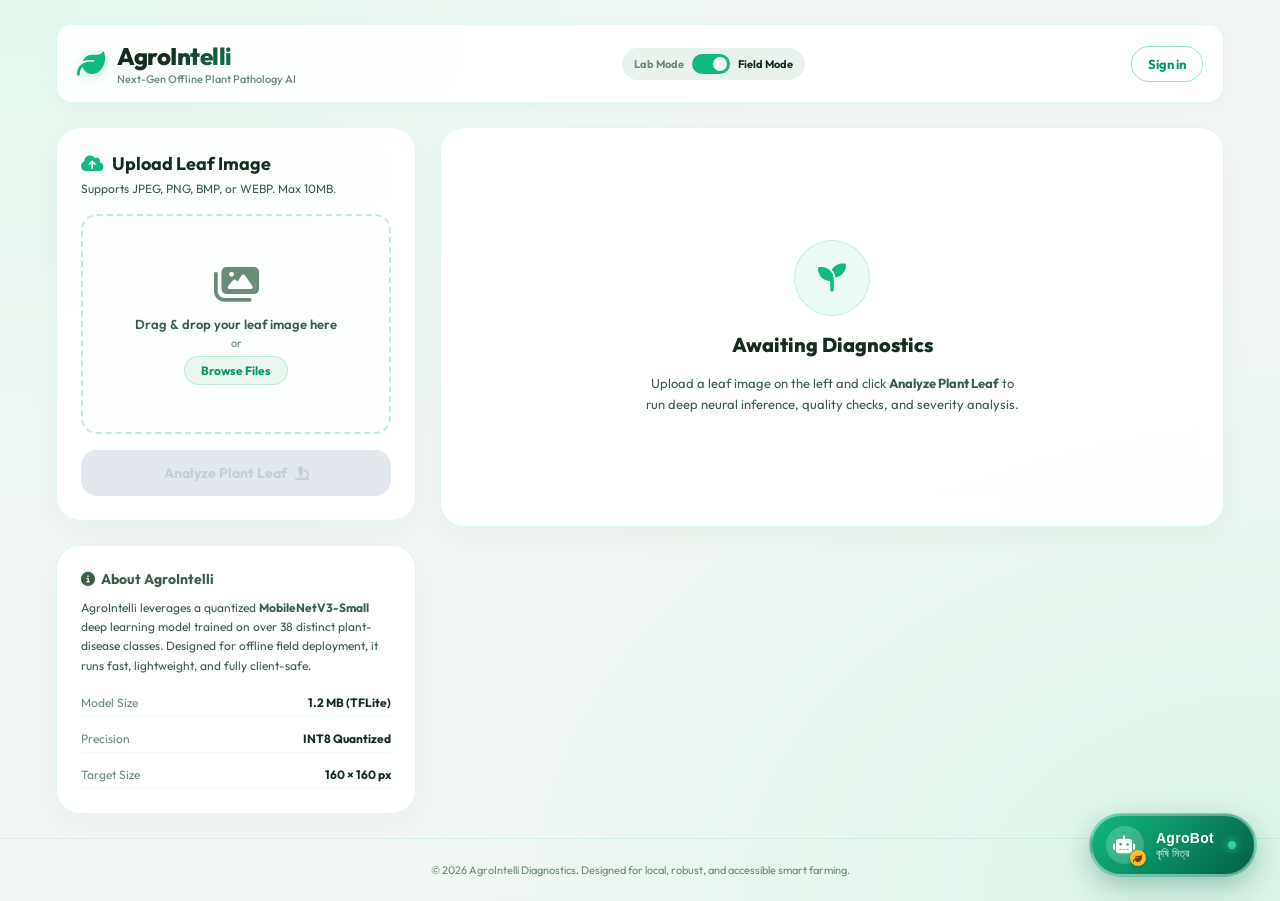
==== commit c4a74ed1: "changes the log in page" ====
--- a/static/index.html
+++ b/static/index.html
@@ -34,6 +34,7 @@
                 </label>
                 <span class="mode-label active">Field Mode</span>
             </div>
+            <a class="account-link" id="account-link" href="/account.html">Sign in</a>
         </header>
 
         <main class="main-content">
--- a/static/style.css
+++ b/static/style.css
@@ -927,6 +927,235 @@
     }
 }
 
+.account-link,
+.account-back-link {
+    color: var(--primary-hover);
+    font-size: 13px;
+    font-weight: 700;
+    text-decoration: none;
+}
+
+.account-link {
+    border: 1px solid var(--card-border-hover);
+    border-radius: 24px;
+    padding: 9px 16px;
+    white-space: nowrap;
+    transition: var(--transition);
+}
+
+.account-link:hover,
+.account-back-link:hover {
+    color: var(--text-primary);
+}
+
+.account-page {
+    justify-content: center;
+    padding: 24px 16px;
+}
+
+.account-shell {
+    width: min(100%, 560px);
+    margin: auto;
+    position: relative;
+    z-index: 1;
+}
+
+.account-heading {
+    display: flex;
+    align-items: center;
+    justify-content: space-between;
+    gap: 16px;
+    margin-bottom: 18px;
+}
+
+.account-brand {
+    display: inline-flex;
+    align-items: center;
+    gap: 10px;
+    color: var(--text-primary);
+    font-size: 20px;
+    font-weight: 800;
+    text-decoration: none;
+}
+
+.account-brand .leaf-logo {
+    font-size: 24px;
+}
+
+.account-card {
+    padding: 30px;
+}
+
+.account-title {
+    text-align: center;
+    margin-bottom: 24px;
+}
+
+.account-icon {
+    width: 52px;
+    height: 52px;
+    margin: 0 auto 12px;
+    display: grid;
+    place-items: center;
+    border-radius: 50%;
+    color: #fff;
+    background: linear-gradient(135deg, #10b981, #047857);
+    font-size: 22px;
+}
+
+.account-title h1 {
+    font-size: 25px;
+    margin-bottom: 5px;
+}
+
+.account-title p,
+.account-privacy-note,
+.account-disclaimer {
+    color: var(--text-secondary);
+    font-size: 13px;
+    line-height: 1.5;
+}
+
+.account-tabs {
+    display: grid;
+    grid-template-columns: 1fr 1fr;
+    gap: 6px;
+    padding: 5px;
+    margin-bottom: 20px;
+    border-radius: 12px;
+    background: #eaf2ed;
+}
+
+.account-tab {
+    border: 0;
+    border-radius: 9px;
+    padding: 10px;
+    color: var(--text-secondary);
+    background: transparent;
+    font: inherit;
+    font-weight: 700;
+    cursor: pointer;
+}
+
+.account-tab.active {
+    color: var(--text-primary);
+    background: white;
+    box-shadow: 0 2px 8px rgba(21, 45, 31, 0.08);
+}
+
+.account-form {
+    display: grid;
+    gap: 16px;
+}
+
+.account-field {
+    display: grid;
+    gap: 7px;
+    color: var(--text-primary);
+    font-size: 13px;
+    font-weight: 700;
+}
+
+.account-field small {
+    display: block;
+    margin-top: 2px;
+    color: var(--text-muted);
+    font-size: 11px;
+    font-weight: 400;
+}
+
+.account-field input,
+.account-field select {
+    width: 100%;
+    min-height: 44px;
+    border: 1px solid #d7e5db;
+    border-radius: 10px;
+    padding: 10px 12px;
+    color: var(--text-primary);
+    background: #fff;
+    font: inherit;
+    font-weight: 400;
+}
+
+.account-field input:focus,
+.account-field select:focus {
+    outline: 2px solid rgba(16, 185, 129, 0.22);
+    border-color: var(--primary);
+}
+
+.account-submit,
+.account-logout {
+    min-height: 46px;
+    border: 0;
+    border-radius: 24px;
+    color: #fff;
+    background: linear-gradient(135deg, #10b981, #047857);
+    font: inherit;
+    font-weight: 700;
+    cursor: pointer;
+}
+
+.account-submit:disabled,
+.account-logout:disabled {
+    opacity: 0.6;
+    cursor: wait;
+}
+
+.account-privacy-note {
+    margin-top: 16px;
+    font-size: 11px;
+}
+
+.account-disclaimer {
+    margin-top: 18px;
+    text-align: center;
+    font-size: 11px;
+}
+
+.account-message {
+    margin-bottom: 16px;
+    padding: 11px 13px;
+    border-radius: 10px;
+    color: #991b1b;
+    background: var(--danger-bg);
+    font-size: 13px;
+    line-height: 1.45;
+}
+
+.account-message.success {
+    color: #065f46;
+    background: var(--success-bg);
+}
+
+.profile-email {
+    margin: 0 0 16px;
+    color: var(--text-secondary);
+    font-size: 14px;
+    text-align: center;
+}
+
+.account-logout {
+    width: 100%;
+    margin-top: 12px;
+    color: var(--text-secondary);
+    background: #eaf2ed;
+}
+
+@media (max-width: 600px) {
+    .account-page {
+        padding: 16px 12px;
+    }
+
+    .account-heading {
+        align-items: flex-start;
+        flex-direction: column;
+    }
+
+    .account-card {
+        padding: 20px 16px;
+    }
+}
+
 /* ==========================================================================
    AgroBot Bilingual Chat Assistant Styles
    ========================================================================== */
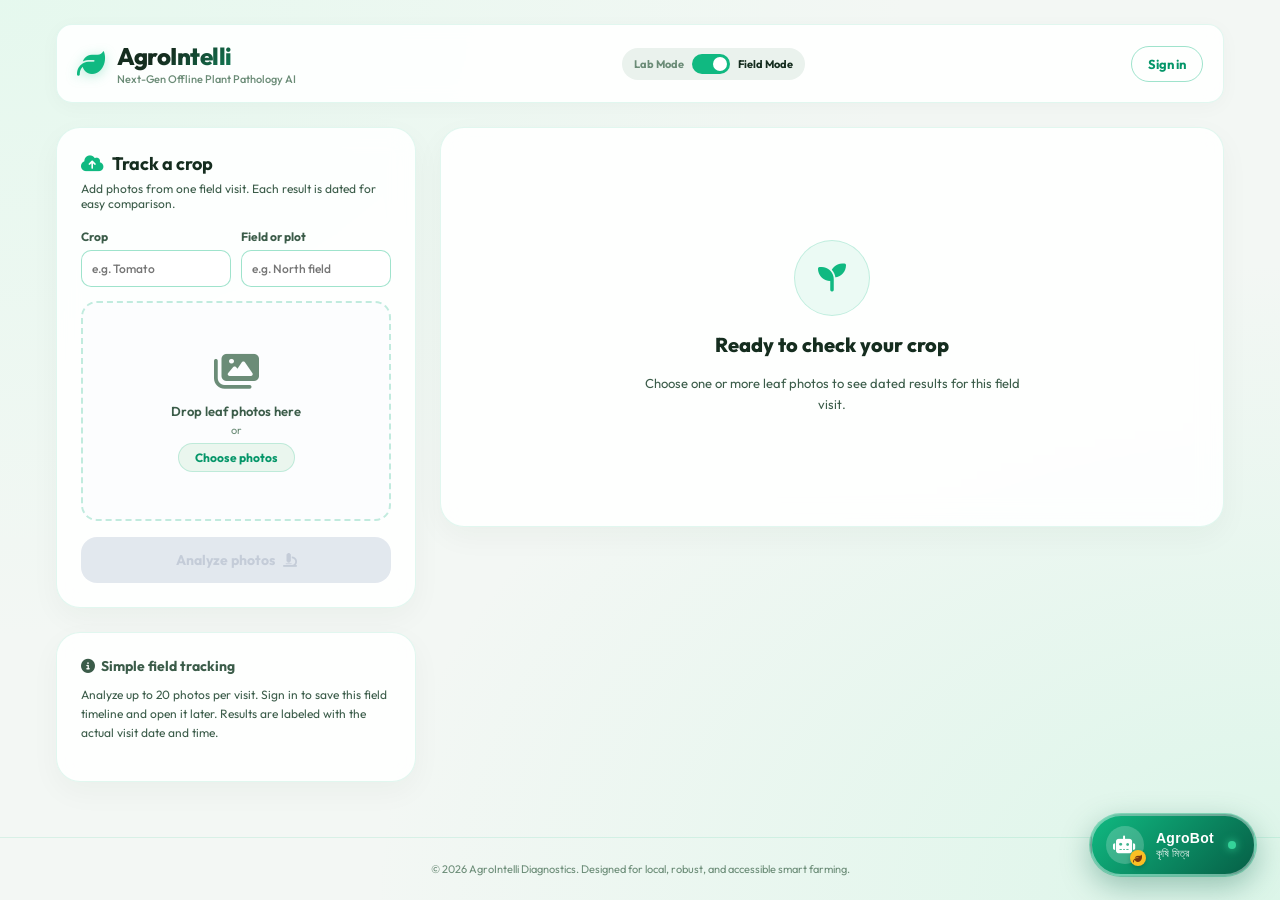
==== commit 4bb526ac: "introducing  batch proccesing still under building" ====
--- a/static/index.html
+++ b/static/index.html
@@ -41,53 +41,73 @@
             <!-- Left Panel: Upload and Controls -->
             <section class="control-panel">
                 <div class="glass-card upload-card">
-                    <h2 class="section-title"><i class="fa-solid fa-cloud-arrow-up"></i> Upload Leaf Image</h2>
-                    <p class="section-desc">Supports JPEG, PNG, BMP, or WEBP. Max 10MB.</p>
+                    <h2 class="section-title"><i class="fa-solid fa-cloud-arrow-up"></i> Track a crop</h2>
+                    <p class="section-desc">Add photos from one field visit. Each result is dated for easy comparison.</p>
+
+                    <div class="batch-fields">
+                        <label class="batch-field" for="crop-name">Crop
+                            <input id="crop-name" type="text" maxlength="80" placeholder="e.g. Tomato">
+                        </label>
+                        <label class="batch-field" for="field-name">Field or plot
+                            <input id="field-name" type="text" maxlength="100" placeholder="e.g. North field">
+                        </label>
+                    </div>
                     
                     <div class="drag-drop-zone" id="drop-zone">
-                        <input type="file" id="file-input" accept="image/*" class="file-input-hidden">
+                        <input type="file" id="file-input" accept="image/jpeg,image/png,image/bmp,image/webp" multiple class="file-input-hidden" aria-label="Choose up to 20 leaf images">
                         <div class="drop-zone-content" id="drop-content">
                             <i class="fa-solid fa-images upload-icon"></i>
-                            <p class="upload-text">Drag & drop your leaf image here</p>
+                            <p class="upload-text">Drop leaf photos here</p>
                             <span class="or-text">or</span>
-                            <button type="button" class="btn-browse" id="btn-browse">Browse Files</button>
-                        </div>
+                            <button type="button" class="btn-browse" id="btn-browse">Choose photos</button>
+                        </div>
+                        <div class="selected-files hidden" id="selected-files" aria-live="polite"></div>
                         <div class="preview-container hidden" id="preview-container">
-                            <img id="image-preview" src="#" alt="Leaf Preview">
-                            <button type="button" class="btn-remove-image" id="btn-remove-image" title="Remove Image">
-                                <i class="fa-solid fa-xmark"></i>
+                            <button type="button" class="btn-remove-image" id="btn-remove-image" title="Clear selected photos">
+                                <i class="fa-solid fa-xmark"></i> Clear photos
                             </button>
                         </div>
                     </div>
 
                     <button type="button" class="btn-analyze disabled" id="btn-analyze" disabled>
-                        <span class="btn-text">Analyze Plant Leaf</span>
+                        <span class="btn-text">Analyze photos</span>
                         <i class="fa-solid fa-microscope icon-analyze"></i>
                         <span class="spinner hidden" id="btn-spinner"></span>
                     </button>
+                    <div class="batch-progress hidden" id="batch-progress" aria-live="polite">
+                        <div class="batch-progress-heading"><span id="batch-progress-text">Preparing visit...</span><span id="batch-progress-count"></span></div>
+                        <progress id="batch-progress-bar" max="100" value="0"></progress>
+                    </div>
                 </div>
 
                 <div class="glass-card info-card">
-                    <h3><i class="fa-solid fa-circle-info"></i> About AgroIntelli</h3>
-                    <p>AgroIntelli leverages a quantized <strong>MobileNetV3-Small</strong> deep learning model trained on over 38 distinct plant-disease classes. Designed for offline field deployment, it runs fast, lightweight, and fully client-safe.</p>
-                    <div class="spec-list">
-                        <div class="spec-item"><span class="spec-name">Model Size</span><span class="spec-val">1.2 MB (TFLite)</span></div>
-                        <div class="spec-item"><span class="spec-name">Precision</span><span class="spec-val">INT8 Quantized</span></div>
-                        <div class="spec-item"><span class="spec-name">Target Size</span><span class="spec-val">160 × 160 px</span></div>
-                    </div>
+                    <h3><i class="fa-solid fa-circle-info"></i> Simple field tracking</h3>
+                    <p>Analyze up to 20 photos per visit. Sign in to save this field timeline and open it later. Results are labeled with the actual visit date and time.</p>
                 </div>
             </section>
 
             <!-- Right Panel: Results Dashboard -->
             <section class="results-panel">
+                <div class="glass-card timeline-card hidden" id="history-card">
+                    <div class="timeline-heading">
+                        <div>
+                            <h2 class="section-title"><i class="fa-solid fa-clock-rotate-left"></i> Field timeline</h2>
+                            <p class="section-desc">Previous visits for this crop and field</p>
+                        </div>
+                        <button type="button" class="timeline-refresh" id="history-refresh">Refresh</button>
+                    </div>
+                    <p class="timeline-message" id="history-message">Sign in to view saved visits.</p>
+                    <div class="timeline-list" id="history-list"></div>
+                </div>
+
                 <!-- Welcome/Empty State -->
                 <div class="glass-card empty-state" id="empty-state">
                     <div class="empty-content">
                         <div class="pulse-ring">
                             <i class="fa-solid fa-seedling seedling-icon"></i>
                         </div>
-                        <h2>Awaiting Diagnostics</h2>
-                        <p>Upload a leaf image on the left and click <strong>Analyze Plant Leaf</strong> to run deep neural inference, quality checks, and severity analysis.</p>
+                        <h2>Ready to check your crop</h2>
+                        <p>Choose one or more leaf photos to see dated results for this field visit.</p>
                     </div>
                 </div>
 
@@ -102,6 +122,16 @@
                         <div class="skeleton-block"></div>
                         <div class="skeleton-block long"></div>
                     </div>
+                </div>
+
+                <div class="glass-card batch-results-card hidden" id="batch-results-card">
+                    <div class="batch-results-heading">
+                        <div>
+                            <h2 class="section-title"><i class="fa-solid fa-list-check"></i> Visit results</h2>
+                            <p class="section-desc" id="batch-results-summary"></p>
+                        </div>
+                    </div>
+                    <div class="batch-results-list" id="batch-results-list"></div>
                 </div>
 
                 <!-- Real Results Dashboard -->
--- a/static/style.css
+++ b/static/style.css
@@ -244,6 +244,38 @@
     margin-bottom: 18px;
 }
 
+.batch-fields {
+    display: grid;
+    grid-template-columns: 1fr 1fr;
+    gap: 10px;
+    margin-bottom: 14px;
+}
+
+.batch-field {
+    display: grid;
+    gap: 6px;
+    color: var(--text-secondary);
+    font-size: 12px;
+    font-weight: 700;
+}
+
+.batch-field input {
+    width: 100%;
+    min-width: 0;
+    border: 1px solid var(--card-border-hover);
+    border-radius: var(--radius-sm);
+    padding: 10px;
+    color: var(--text-primary);
+    background: #fff;
+    font: inherit;
+    font-weight: 500;
+}
+
+.batch-field input:focus {
+    outline: 2px solid var(--primary-glow);
+    border-color: var(--primary);
+}
+
 /* Drag-Drop Zone */
 .drag-drop-zone {
     border: 2px dashed rgba(16, 185, 129, 0.25);
@@ -347,6 +379,43 @@
     max-width: 100%;
     max-height: 100%;
     object-fit: contain;
+}
+
+.selected-files {
+    position: absolute;
+    z-index: 4;
+    inset: 46px 12px 10px;
+    display: flex;
+    flex-direction: column;
+    align-items: stretch;
+    gap: 6px;
+    overflow-y: auto;
+    padding: 4px;
+    background: #f8faf9;
+}
+
+.selected-file {
+    display: grid;
+    grid-template-columns: 18px minmax(0, 1fr) auto;
+    align-items: center;
+    gap: 8px;
+    padding: 8px 10px;
+    border: 1px solid var(--card-border);
+    border-radius: var(--radius-sm);
+    background: white;
+    color: var(--text-secondary);
+    text-align: left;
+    font-size: 12px;
+}
+
+.selected-file span {
+    overflow: hidden;
+    text-overflow: ellipsis;
+    white-space: nowrap;
+}
+
+.selected-file small {
+    color: var(--text-muted);
 }
 
 .btn-remove-image {
@@ -367,6 +436,16 @@
     transition: var(--transition);
 }
 
+.btn-remove-image {
+    width: auto;
+    height: 28px;
+    padding: 0 10px;
+    border-radius: 18px;
+    gap: 6px;
+    font-family: var(--font-sans);
+    font-size: 11px;
+}
+
 .btn-remove-image:hover {
     background: var(--danger);
     transform: scale(1.1);
@@ -419,6 +498,44 @@
     to { transform: rotate(360deg); }
 }
 
+.batch-progress {
+    margin-top: 14px;
+    color: var(--text-secondary);
+    font-size: 12px;
+}
+
+.batch-progress-heading {
+    display: flex;
+    justify-content: space-between;
+    gap: 12px;
+    margin-bottom: 7px;
+}
+
+.batch-progress progress {
+    display: block;
+    width: 100%;
+    height: 8px;
+    overflow: hidden;
+    border: 0;
+    border-radius: 8px;
+    accent-color: var(--primary);
+}
+
+.batch-progress progress::-webkit-progress-bar {
+    background: #e2e8f0;
+    border-radius: 8px;
+}
+
+.batch-progress progress::-webkit-progress-value {
+    background: var(--primary);
+    border-radius: 8px;
+}
+
+.batch-progress progress::-moz-progress-bar {
+    background: var(--primary);
+    border-radius: 8px;
+}
+
 /* Info Card */
 .info-card h3 {
     font-size: 14px;
@@ -855,6 +972,92 @@
     padding: 8px 10px;
 }
 
+.timeline-heading,
+.batch-results-heading {
+    display: flex;
+    justify-content: space-between;
+    align-items: start;
+    gap: 12px;
+}
+
+.timeline-heading .section-desc,
+.batch-results-heading .section-desc {
+    margin-bottom: 12px;
+}
+
+.timeline-refresh {
+    flex: none;
+    border: 1px solid var(--card-border-hover);
+    border-radius: 20px;
+    padding: 7px 12px;
+    background: white;
+    color: var(--primary-hover);
+    font: inherit;
+    font-size: 11px;
+    font-weight: 700;
+    cursor: pointer;
+}
+
+.timeline-message {
+    margin: 0 0 10px;
+    color: var(--text-muted);
+    font-size: 12px;
+}
+
+.timeline-list,
+.batch-results-list {
+    display: grid;
+    gap: 8px;
+}
+
+.timeline-visit,
+.batch-result-item {
+    width: 100%;
+    display: grid;
+    gap: 4px;
+    border: 1px solid var(--card-border);
+    border-radius: var(--radius-sm);
+    padding: 11px 12px;
+    background: #fff;
+    color: var(--text-primary);
+    text-align: left;
+    font: inherit;
+}
+
+.timeline-visit,
+.batch-results-list button {
+    cursor: pointer;
+    transition: var(--transition);
+}
+
+.timeline-visit:hover,
+.batch-results-list button:hover {
+    border-color: var(--primary);
+    background: #f5fcf8;
+}
+
+.timeline-visit strong,
+.batch-result-item strong {
+    font-size: 13px;
+}
+
+.timeline-visit span,
+.batch-result-item span,
+.batch-result-item small {
+    color: var(--text-secondary);
+    font-size: 11px;
+    line-height: 1.45;
+}
+
+.batch-result-item small {
+    color: var(--text-muted);
+}
+
+.batch-result-failure {
+    border-color: rgba(239, 68, 68, 0.2);
+    background: var(--danger-bg);
+}
+
 /* Care Advice */
 .advice-card {
     background: linear-gradient(135deg, #e6fbf2 0%, var(--card-bg) 60%);
@@ -924,6 +1127,9 @@
     }
     .metrics-list {
         gap: 8px;
+    }
+    .batch-fields {
+        grid-template-columns: 1fr;
     }
 }
 
